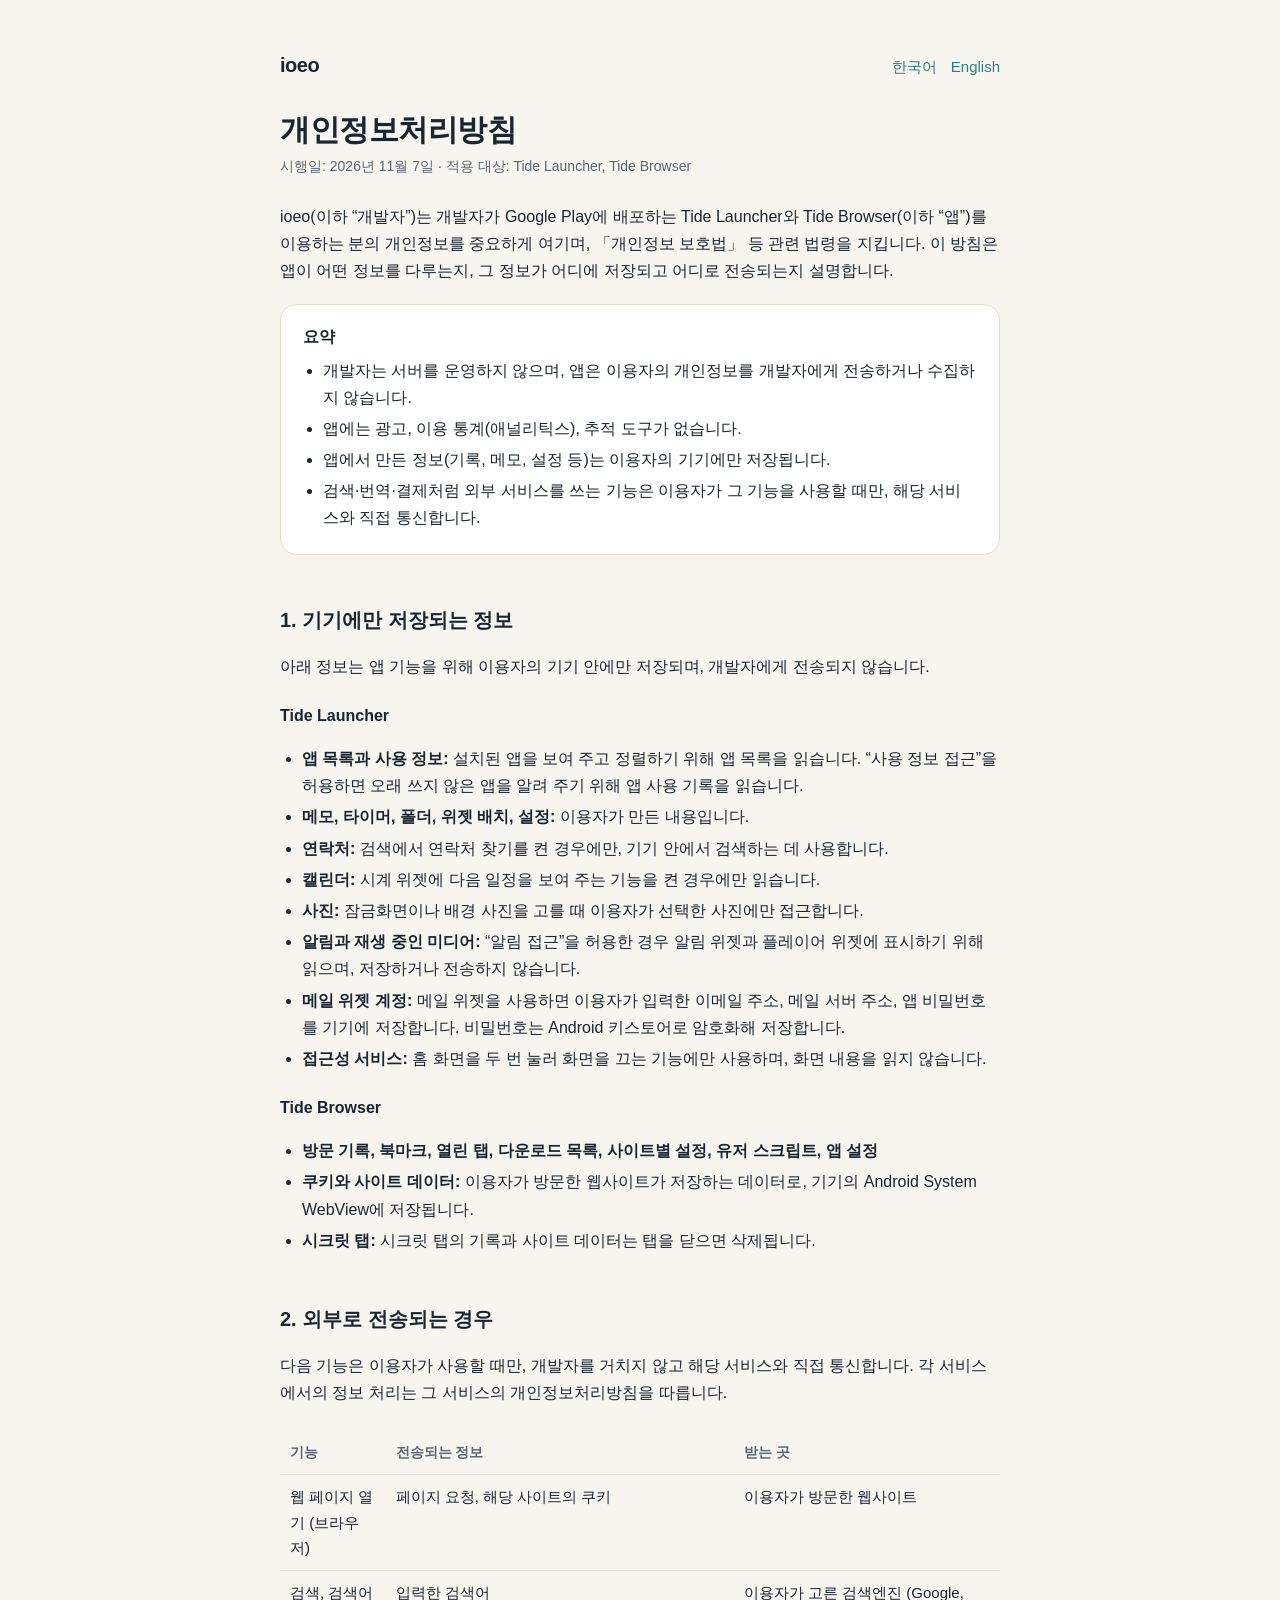
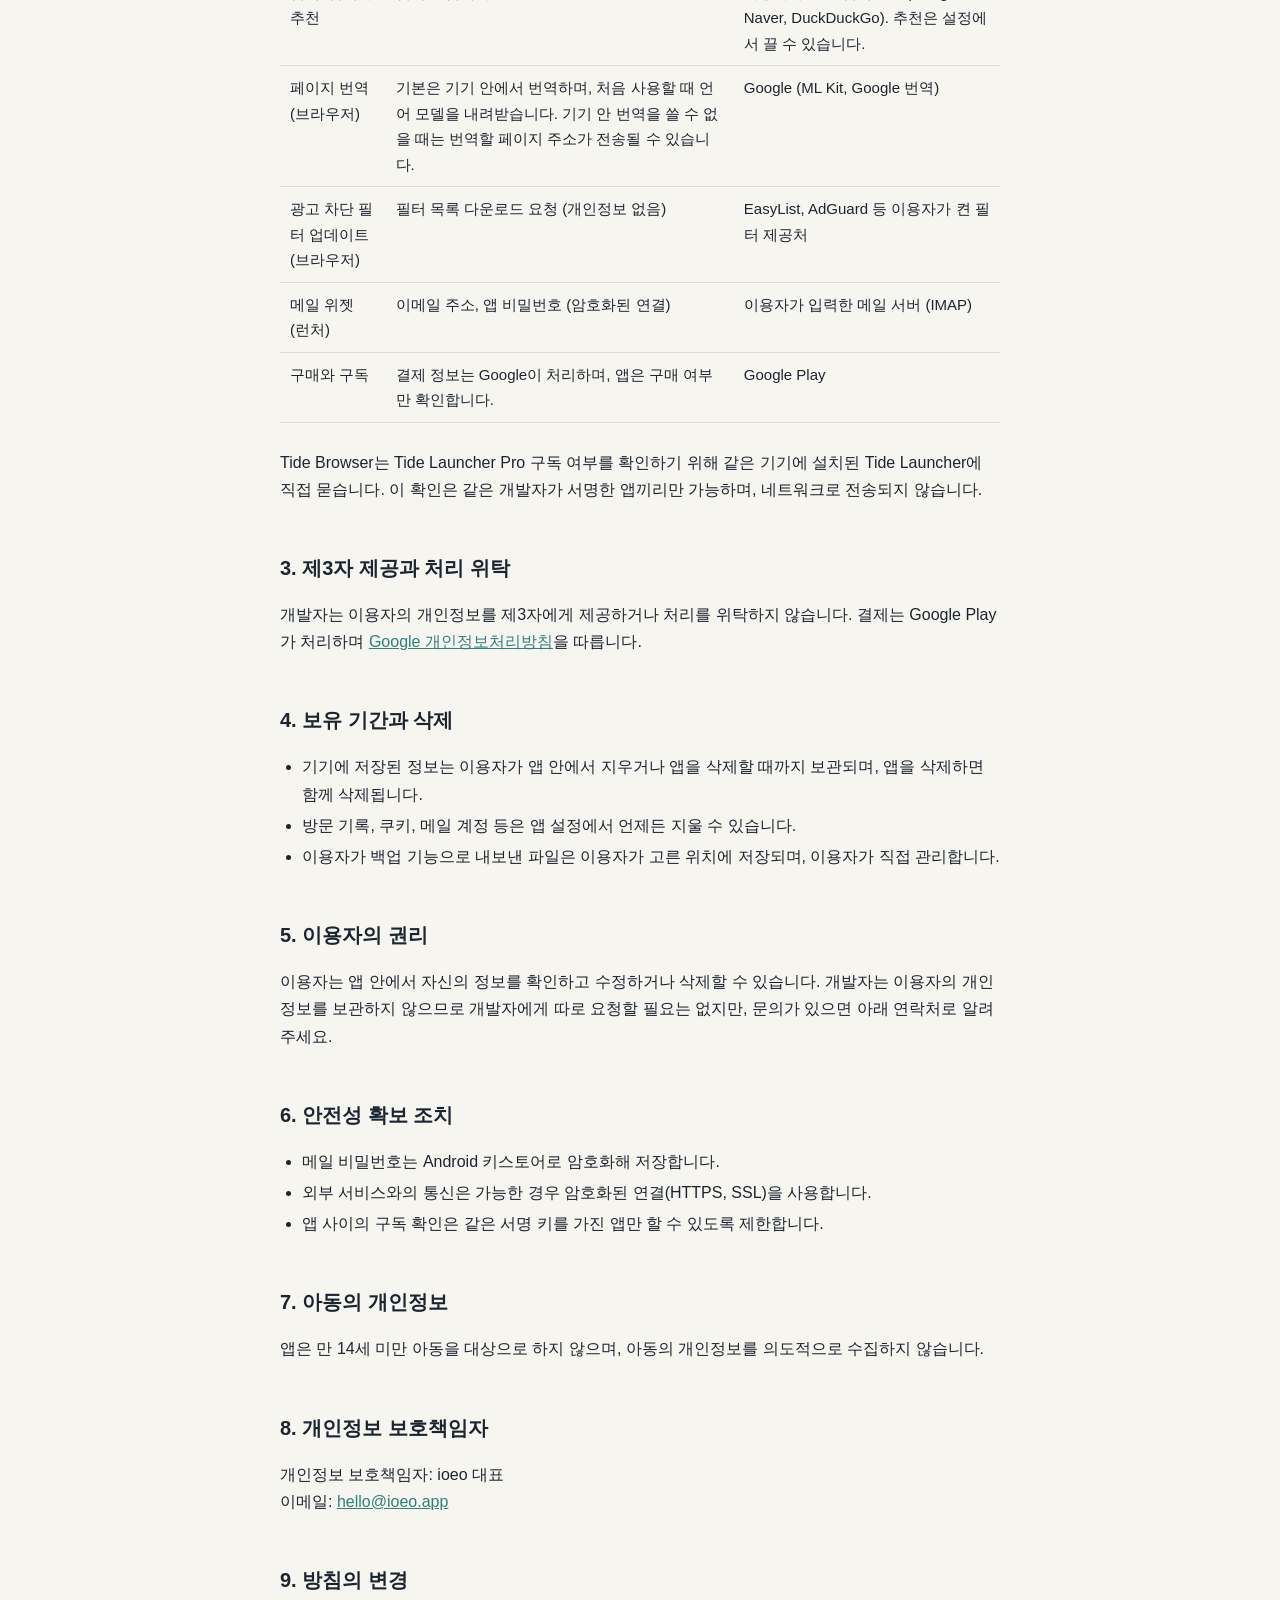
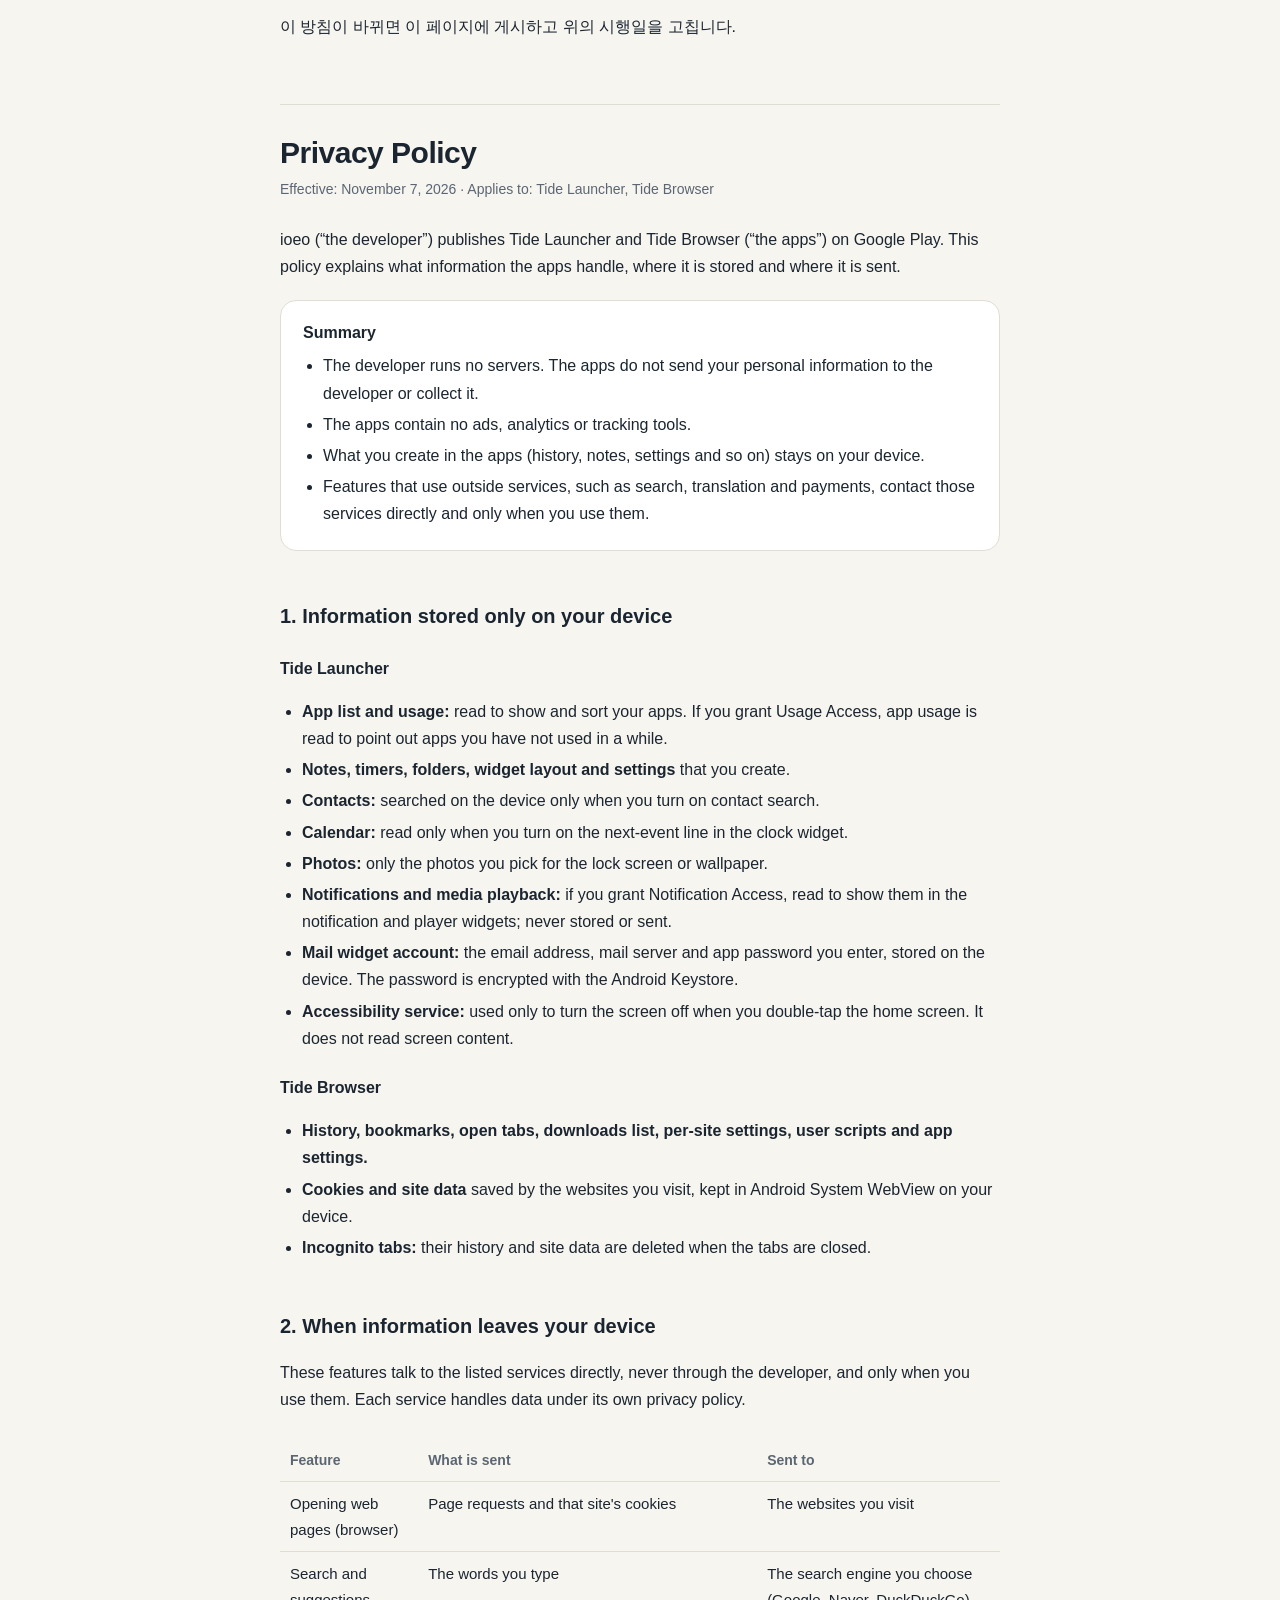
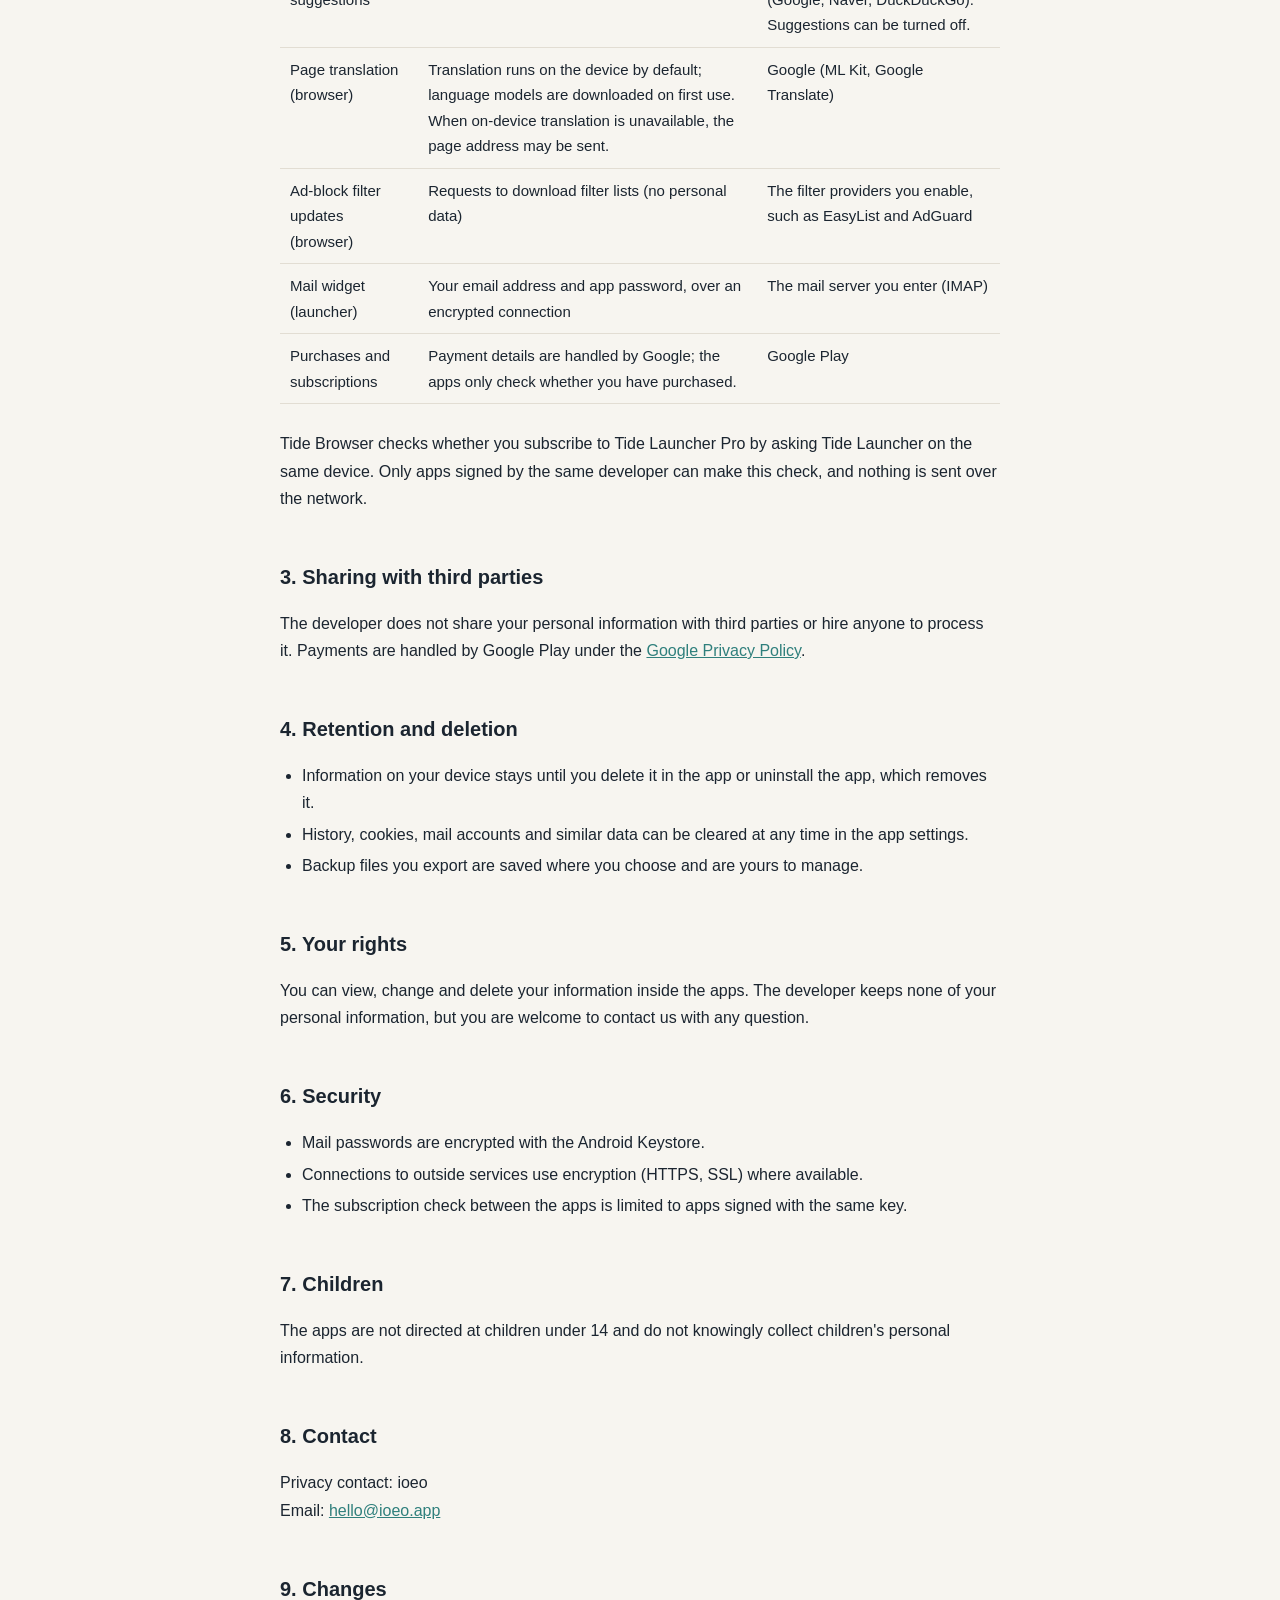
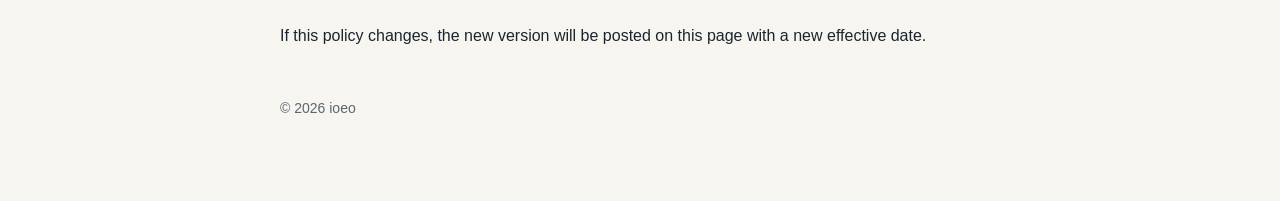
==== privacy/index.html @ fc5af150 "ioeo site: home and privacy policy Co-Authored-By: Claude Opus 5.5 <noreply@anthropic.com> Claude-Se" ====
<!doctype html>
<html lang="ko">
<head>
<meta charset="utf-8">
<meta name="viewport" content="width=device-width, initial-scale=1">
<title>개인정보처리방침 · Privacy Policy — ioeo</title>
<style>
  :root { --bg:#F7F5F0; --fg:#1B2530; --muted:#5B6672; --line:#E2DDD3; --accent:#2F7F7C; --card:#FFFFFF; }
  @media (prefers-color-scheme: dark) {
    :root { --bg:#0E1A24; --fg:#ECE8E0; --muted:#A3ADB7; --line:#22323F; --accent:#6FC2C0; --card:#132330; }
  }
  * { box-sizing: border-box; }
  body { margin:0; background:var(--bg); color:var(--fg); font: 16px/1.7 -apple-system, BlinkMacSystemFont, "Pretendard", "Apple SD Gothic Neo", "Noto Sans KR", "Segoe UI", sans-serif; }
  main { max-width: 760px; margin: 0 auto; padding: 48px 20px 80px; }
  header { display:flex; flex-wrap:wrap; align-items:baseline; justify-content:space-between; gap:12px; margin-bottom: 8px; }
  .brand { font-weight:600; letter-spacing:-0.5px; font-size: 20px; }
  nav a { color:var(--accent); text-decoration:none; margin-left:14px; font-size:15px; }
  nav a:hover { text-decoration:underline; }
  h1 { font-size: 30px; line-height:1.3; margin: 28px 0 6px; letter-spacing:-0.5px; }
  h2 { font-size: 20px; margin: 40px 0 10px; padding-top: 8px; }
  h3 { font-size: 16px; margin: 22px 0 6px; }
  p, li { color: var(--fg); }
  .meta { color: var(--muted); font-size: 14px; margin: 0 0 24px; }
  .summary { background: var(--card); border: 1px solid var(--line); border-radius: 16px; padding: 18px 22px; margin: 20px 0; }
  .summary ul { margin: 6px 0 0; padding-left: 20px; }
  ul { padding-left: 22px; }
  li { margin: 4px 0; }
  table { width:100%; border-collapse: collapse; margin: 10px 0; font-size: 15px; }
  th, td { text-align:left; vertical-align:top; padding: 9px 10px; border-bottom: 1px solid var(--line); }
  th { color: var(--muted); font-weight: 600; font-size: 14px; }
  .tablewrap { overflow-x:auto; }
  a { color: var(--accent); }
  hr { border:0; border-top:1px solid var(--line); margin: 64px 0 8px; }
  footer { color: var(--muted); font-size: 14px; margin-top: 48px; }
</style>
</head>
<body>
<main>
<header>
  <div class="brand">ioeo</div>
  <nav><a href="#ko">한국어</a><a href="#en">English</a></nav>
</header>

<!-- ───────────────────────── 한국어 ───────────────────────── -->
<section id="ko" lang="ko">
<h1>개인정보처리방침</h1>
<p class="meta">시행일: 2026년 11월 7일 · 적용 대상: Tide Launcher, Tide Browser</p>

<p>ioeo(이하 “개발자”)는 개발자가 Google Play에 배포하는 Tide Launcher와 Tide Browser(이하 “앱”)를 이용하는 분의 개인정보를 중요하게 여기며, 「개인정보 보호법」 등 관련 법령을 지킵니다. 이 방침은 앱이 어떤 정보를 다루는지, 그 정보가 어디에 저장되고 어디로 전송되는지 설명합니다.</p>

<div class="summary">
  <strong>요약</strong>
  <ul>
    <li>개발자는 서버를 운영하지 않으며, 앱은 이용자의 개인정보를 개발자에게 전송하거나 수집하지 않습니다.</li>
    <li>앱에는 광고, 이용 통계(애널리틱스), 추적 도구가 없습니다.</li>
    <li>앱에서 만든 정보(기록, 메모, 설정 등)는 이용자의 기기에만 저장됩니다.</li>
    <li>검색·번역·결제처럼 외부 서비스를 쓰는 기능은 이용자가 그 기능을 사용할 때만, 해당 서비스와 직접 통신합니다.</li>
  </ul>
</div>

<h2>1. 기기에만 저장되는 정보</h2>
<p>아래 정보는 앱 기능을 위해 이용자의 기기 안에만 저장되며, 개발자에게 전송되지 않습니다.</p>

<h3>Tide Launcher</h3>
<ul>
  <li><strong>앱 목록과 사용 정보:</strong> 설치된 앱을 보여 주고 정렬하기 위해 앱 목록을 읽습니다. “사용 정보 접근”을 허용하면 오래 쓰지 않은 앱을 알려 주기 위해 앱 사용 기록을 읽습니다.</li>
  <li><strong>메모, 타이머, 폴더, 위젯 배치, 설정:</strong> 이용자가 만든 내용입니다.</li>
  <li><strong>연락처:</strong> 검색에서 연락처 찾기를 켠 경우에만, 기기 안에서 검색하는 데 사용합니다.</li>
  <li><strong>캘린더:</strong> 시계 위젯에 다음 일정을 보여 주는 기능을 켠 경우에만 읽습니다.</li>
  <li><strong>사진:</strong> 잠금화면이나 배경 사진을 고를 때 이용자가 선택한 사진에만 접근합니다.</li>
  <li><strong>알림과 재생 중인 미디어:</strong> “알림 접근”을 허용한 경우 알림 위젯과 플레이어 위젯에 표시하기 위해 읽으며, 저장하거나 전송하지 않습니다.</li>
  <li><strong>메일 위젯 계정:</strong> 메일 위젯을 사용하면 이용자가 입력한 이메일 주소, 메일 서버 주소, 앱 비밀번호를 기기에 저장합니다. 비밀번호는 Android 키스토어로 암호화해 저장합니다.</li>
  <li><strong>접근성 서비스:</strong> 홈 화면을 두 번 눌러 화면을 끄는 기능에만 사용하며, 화면 내용을 읽지 않습니다.</li>
</ul>

<h3>Tide Browser</h3>
<ul>
  <li><strong>방문 기록, 북마크, 열린 탭, 다운로드 목록, 사이트별 설정, 유저 스크립트, 앱 설정</strong></li>
  <li><strong>쿠키와 사이트 데이터:</strong> 이용자가 방문한 웹사이트가 저장하는 데이터로, 기기의 Android System WebView에 저장됩니다.</li>
  <li><strong>시크릿 탭:</strong> 시크릿 탭의 기록과 사이트 데이터는 탭을 닫으면 삭제됩니다.</li>
</ul>

<h2>2. 외부로 전송되는 경우</h2>
<p>다음 기능은 이용자가 사용할 때만, 개발자를 거치지 않고 해당 서비스와 직접 통신합니다. 각 서비스에서의 정보 처리는 그 서비스의 개인정보처리방침을 따릅니다.</p>
<div class="tablewrap">
<table>
  <tr><th>기능</th><th>전송되는 정보</th><th>받는 곳</th></tr>
  <tr><td>웹 페이지 열기 (브라우저)</td><td>페이지 요청, 해당 사이트의 쿠키</td><td>이용자가 방문한 웹사이트</td></tr>
  <tr><td>검색, 검색어 추천</td><td>입력한 검색어</td><td>이용자가 고른 검색엔진 (Google, Naver, DuckDuckGo). 추천은 설정에서 끌 수 있습니다.</td></tr>
  <tr><td>페이지 번역 (브라우저)</td><td>기본은 기기 안에서 번역하며, 처음 사용할 때 언어 모델을 내려받습니다. 기기 안 번역을 쓸 수 없을 때는 번역할 페이지 주소가 전송될 수 있습니다.</td><td>Google (ML Kit, Google 번역)</td></tr>
  <tr><td>광고 차단 필터 업데이트 (브라우저)</td><td>필터 목록 다운로드 요청 (개인정보 없음)</td><td>EasyList, AdGuard 등 이용자가 켠 필터 제공처</td></tr>
  <tr><td>메일 위젯 (런처)</td><td>이메일 주소, 앱 비밀번호 (암호화된 연결)</td><td>이용자가 입력한 메일 서버 (IMAP)</td></tr>
  <tr><td>구매와 구독</td><td>결제 정보는 Google이 처리하며, 앱은 구매 여부만 확인합니다.</td><td>Google Play</td></tr>
</table>
</div>
<p>Tide Browser는 Tide Launcher Pro 구독 여부를 확인하기 위해 같은 기기에 설치된 Tide Launcher에 직접 묻습니다. 이 확인은 같은 개발자가 서명한 앱끼리만 가능하며, 네트워크로 전송되지 않습니다.</p>

<h2>3. 제3자 제공과 처리 위탁</h2>
<p>개발자는 이용자의 개인정보를 제3자에게 제공하거나 처리를 위탁하지 않습니다. 결제는 Google Play가 처리하며 <a href="https://policies.google.com/privacy" rel="noopener">Google 개인정보처리방침</a>을 따릅니다.</p>

<h2>4. 보유 기간과 삭제</h2>
<ul>
  <li>기기에 저장된 정보는 이용자가 앱 안에서 지우거나 앱을 삭제할 때까지 보관되며, 앱을 삭제하면 함께 삭제됩니다.</li>
  <li>방문 기록, 쿠키, 메일 계정 등은 앱 설정에서 언제든 지울 수 있습니다.</li>
  <li>이용자가 백업 기능으로 내보낸 파일은 이용자가 고른 위치에 저장되며, 이용자가 직접 관리합니다.</li>
</ul>

<h2>5. 이용자의 권리</h2>
<p>이용자는 앱 안에서 자신의 정보를 확인하고 수정하거나 삭제할 수 있습니다. 개발자는 이용자의 개인정보를 보관하지 않으므로 개발자에게 따로 요청할 필요는 없지만, 문의가 있으면 아래 연락처로 알려 주세요.</p>

<h2>6. 안전성 확보 조치</h2>
<ul>
  <li>메일 비밀번호는 Android 키스토어로 암호화해 저장합니다.</li>
  <li>외부 서비스와의 통신은 가능한 경우 암호화된 연결(HTTPS, SSL)을 사용합니다.</li>
  <li>앱 사이의 구독 확인은 같은 서명 키를 가진 앱만 할 수 있도록 제한합니다.</li>
</ul>

<h2>7. 아동의 개인정보</h2>
<p>앱은 만 14세 미만 아동을 대상으로 하지 않으며, 아동의 개인정보를 의도적으로 수집하지 않습니다.</p>

<h2>8. 개인정보 보호책임자</h2>
<p>개인정보 보호책임자: ioeo 대표<br>이메일: <a href="mailto:hello@ioeo.app">hello@ioeo.app</a></p>

<h2>9. 방침의 변경</h2>
<p>이 방침이 바뀌면 이 페이지에 게시하고 위의 시행일을 고칩니다.</p>
</section>

<hr>

<!-- ───────────────────────── English ───────────────────────── -->
<section id="en" lang="en">
<h1>Privacy Policy</h1>
<p class="meta">Effective: November 7, 2026 · Applies to: Tide Launcher, Tide Browser</p>

<p>ioeo (“the developer”) publishes Tide Launcher and Tide Browser (“the apps”) on Google Play. This policy explains what information the apps handle, where it is stored and where it is sent.</p>

<div class="summary">
  <strong>Summary</strong>
  <ul>
    <li>The developer runs no servers. The apps do not send your personal information to the developer or collect it.</li>
    <li>The apps contain no ads, analytics or tracking tools.</li>
    <li>What you create in the apps (history, notes, settings and so on) stays on your device.</li>
    <li>Features that use outside services, such as search, translation and payments, contact those services directly and only when you use them.</li>
  </ul>
</div>

<h2>1. Information stored only on your device</h2>
<h3>Tide Launcher</h3>
<ul>
  <li><strong>App list and usage:</strong> read to show and sort your apps. If you grant Usage Access, app usage is read to point out apps you have not used in a while.</li>
  <li><strong>Notes, timers, folders, widget layout and settings</strong> that you create.</li>
  <li><strong>Contacts:</strong> searched on the device only when you turn on contact search.</li>
  <li><strong>Calendar:</strong> read only when you turn on the next-event line in the clock widget.</li>
  <li><strong>Photos:</strong> only the photos you pick for the lock screen or wallpaper.</li>
  <li><strong>Notifications and media playback:</strong> if you grant Notification Access, read to show them in the notification and player widgets; never stored or sent.</li>
  <li><strong>Mail widget account:</strong> the email address, mail server and app password you enter, stored on the device. The password is encrypted with the Android Keystore.</li>
  <li><strong>Accessibility service:</strong> used only to turn the screen off when you double-tap the home screen. It does not read screen content.</li>
</ul>
<h3>Tide Browser</h3>
<ul>
  <li><strong>History, bookmarks, open tabs, downloads list, per-site settings, user scripts and app settings.</strong></li>
  <li><strong>Cookies and site data</strong> saved by the websites you visit, kept in Android System WebView on your device.</li>
  <li><strong>Incognito tabs:</strong> their history and site data are deleted when the tabs are closed.</li>
</ul>

<h2>2. When information leaves your device</h2>
<p>These features talk to the listed services directly, never through the developer, and only when you use them. Each service handles data under its own privacy policy.</p>
<div class="tablewrap">
<table>
  <tr><th>Feature</th><th>What is sent</th><th>Sent to</th></tr>
  <tr><td>Opening web pages (browser)</td><td>Page requests and that site's cookies</td><td>The websites you visit</td></tr>
  <tr><td>Search and suggestions</td><td>The words you type</td><td>The search engine you choose (Google, Naver, DuckDuckGo). Suggestions can be turned off.</td></tr>
  <tr><td>Page translation (browser)</td><td>Translation runs on the device by default; language models are downloaded on first use. When on-device translation is unavailable, the page address may be sent.</td><td>Google (ML Kit, Google Translate)</td></tr>
  <tr><td>Ad-block filter updates (browser)</td><td>Requests to download filter lists (no personal data)</td><td>The filter providers you enable, such as EasyList and AdGuard</td></tr>
  <tr><td>Mail widget (launcher)</td><td>Your email address and app password, over an encrypted connection</td><td>The mail server you enter (IMAP)</td></tr>
  <tr><td>Purchases and subscriptions</td><td>Payment details are handled by Google; the apps only check whether you have purchased.</td><td>Google Play</td></tr>
</table>
</div>
<p>Tide Browser checks whether you subscribe to Tide Launcher Pro by asking Tide Launcher on the same device. Only apps signed by the same developer can make this check, and nothing is sent over the network.</p>

<h2>3. Sharing with third parties</h2>
<p>The developer does not share your personal information with third parties or hire anyone to process it. Payments are handled by Google Play under the <a href="https://policies.google.com/privacy" rel="noopener">Google Privacy Policy</a>.</p>

<h2>4. Retention and deletion</h2>
<ul>
  <li>Information on your device stays until you delete it in the app or uninstall the app, which removes it.</li>
  <li>History, cookies, mail accounts and similar data can be cleared at any time in the app settings.</li>
  <li>Backup files you export are saved where you choose and are yours to manage.</li>
</ul>

<h2>5. Your rights</h2>
<p>You can view, change and delete your information inside the apps. The developer keeps none of your personal information, but you are welcome to contact us with any question.</p>

<h2>6. Security</h2>
<ul>
  <li>Mail passwords are encrypted with the Android Keystore.</li>
  <li>Connections to outside services use encryption (HTTPS, SSL) where available.</li>
  <li>The subscription check between the apps is limited to apps signed with the same key.</li>
</ul>

<h2>7. Children</h2>
<p>The apps are not directed at children under 14 and do not knowingly collect children's personal information.</p>

<h2>8. Contact</h2>
<p>Privacy contact: ioeo<br>Email: <a href="mailto:hello@ioeo.app">hello@ioeo.app</a></p>

<h2>9. Changes</h2>
<p>If this policy changes, the new version will be posted on this page with a new effective date.</p>
</section>

<footer>© 2026 ioeo</footer>
</main>
</body>
</html>
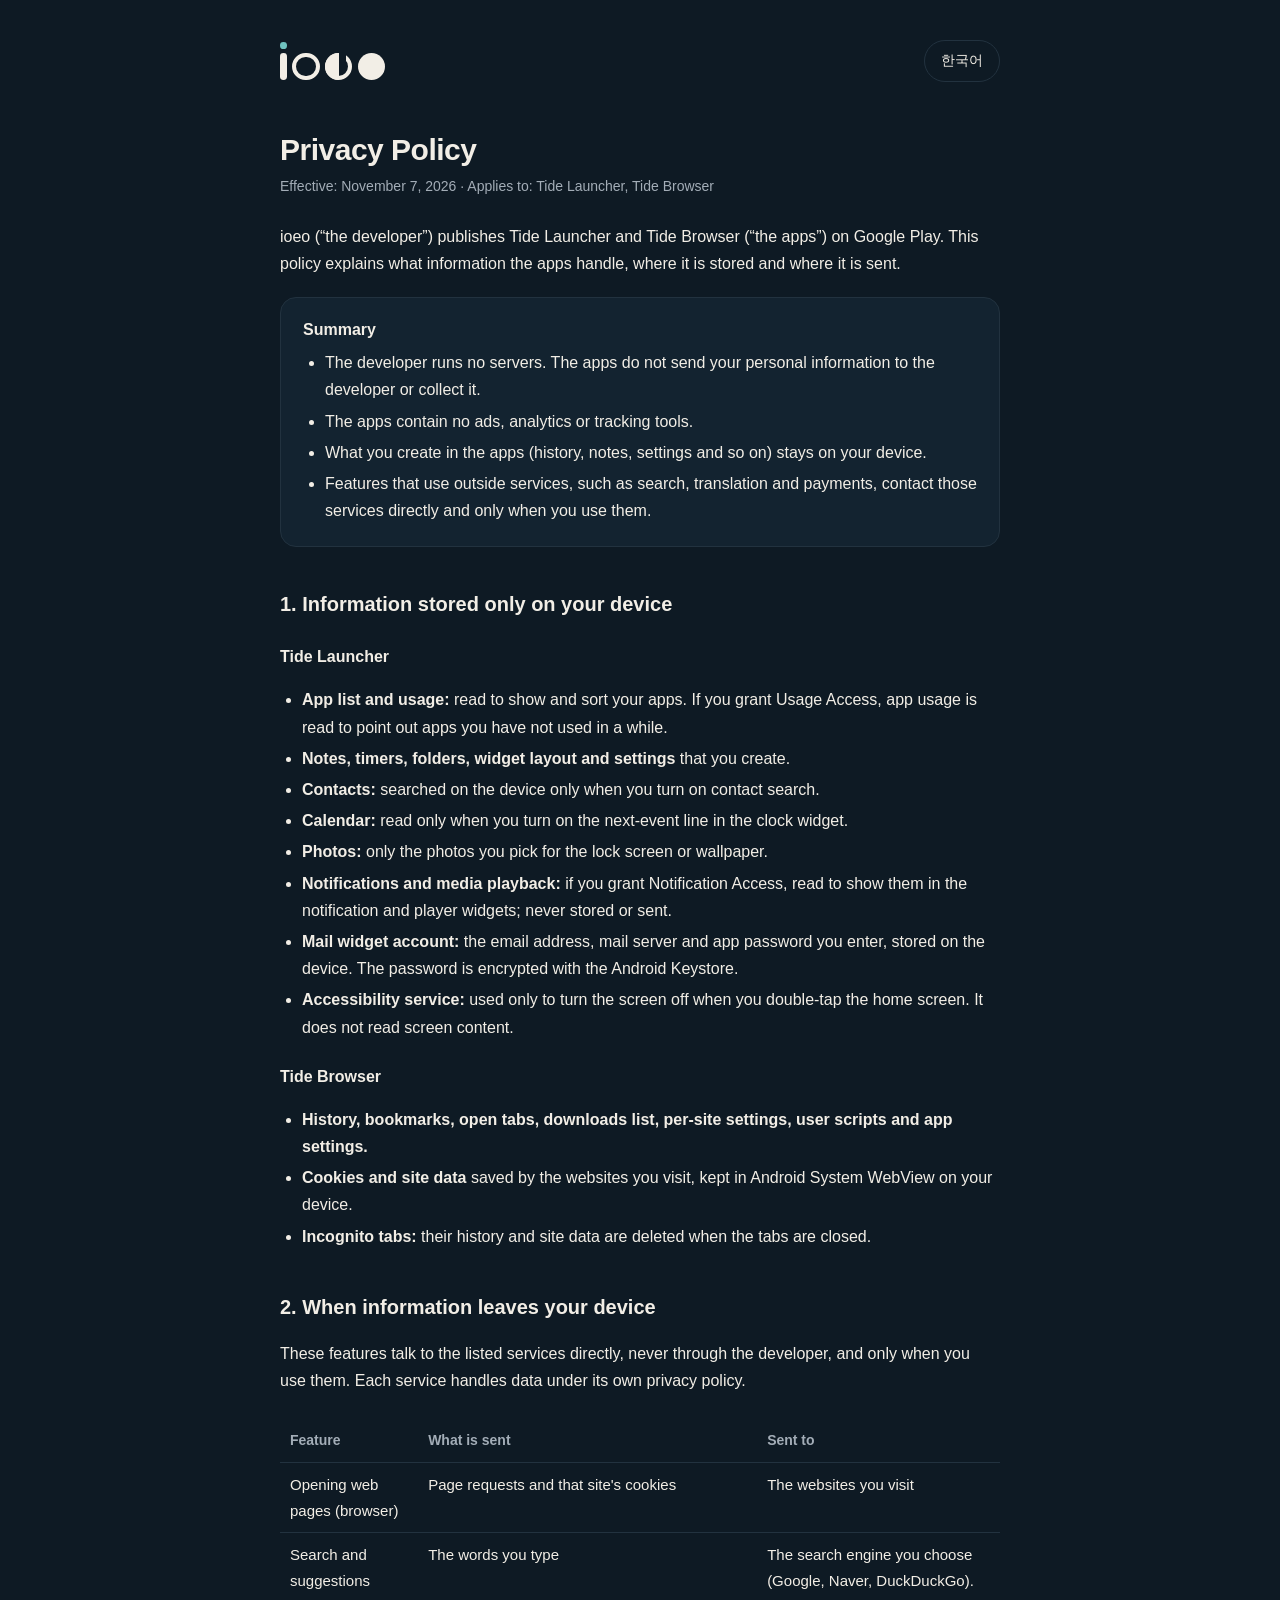
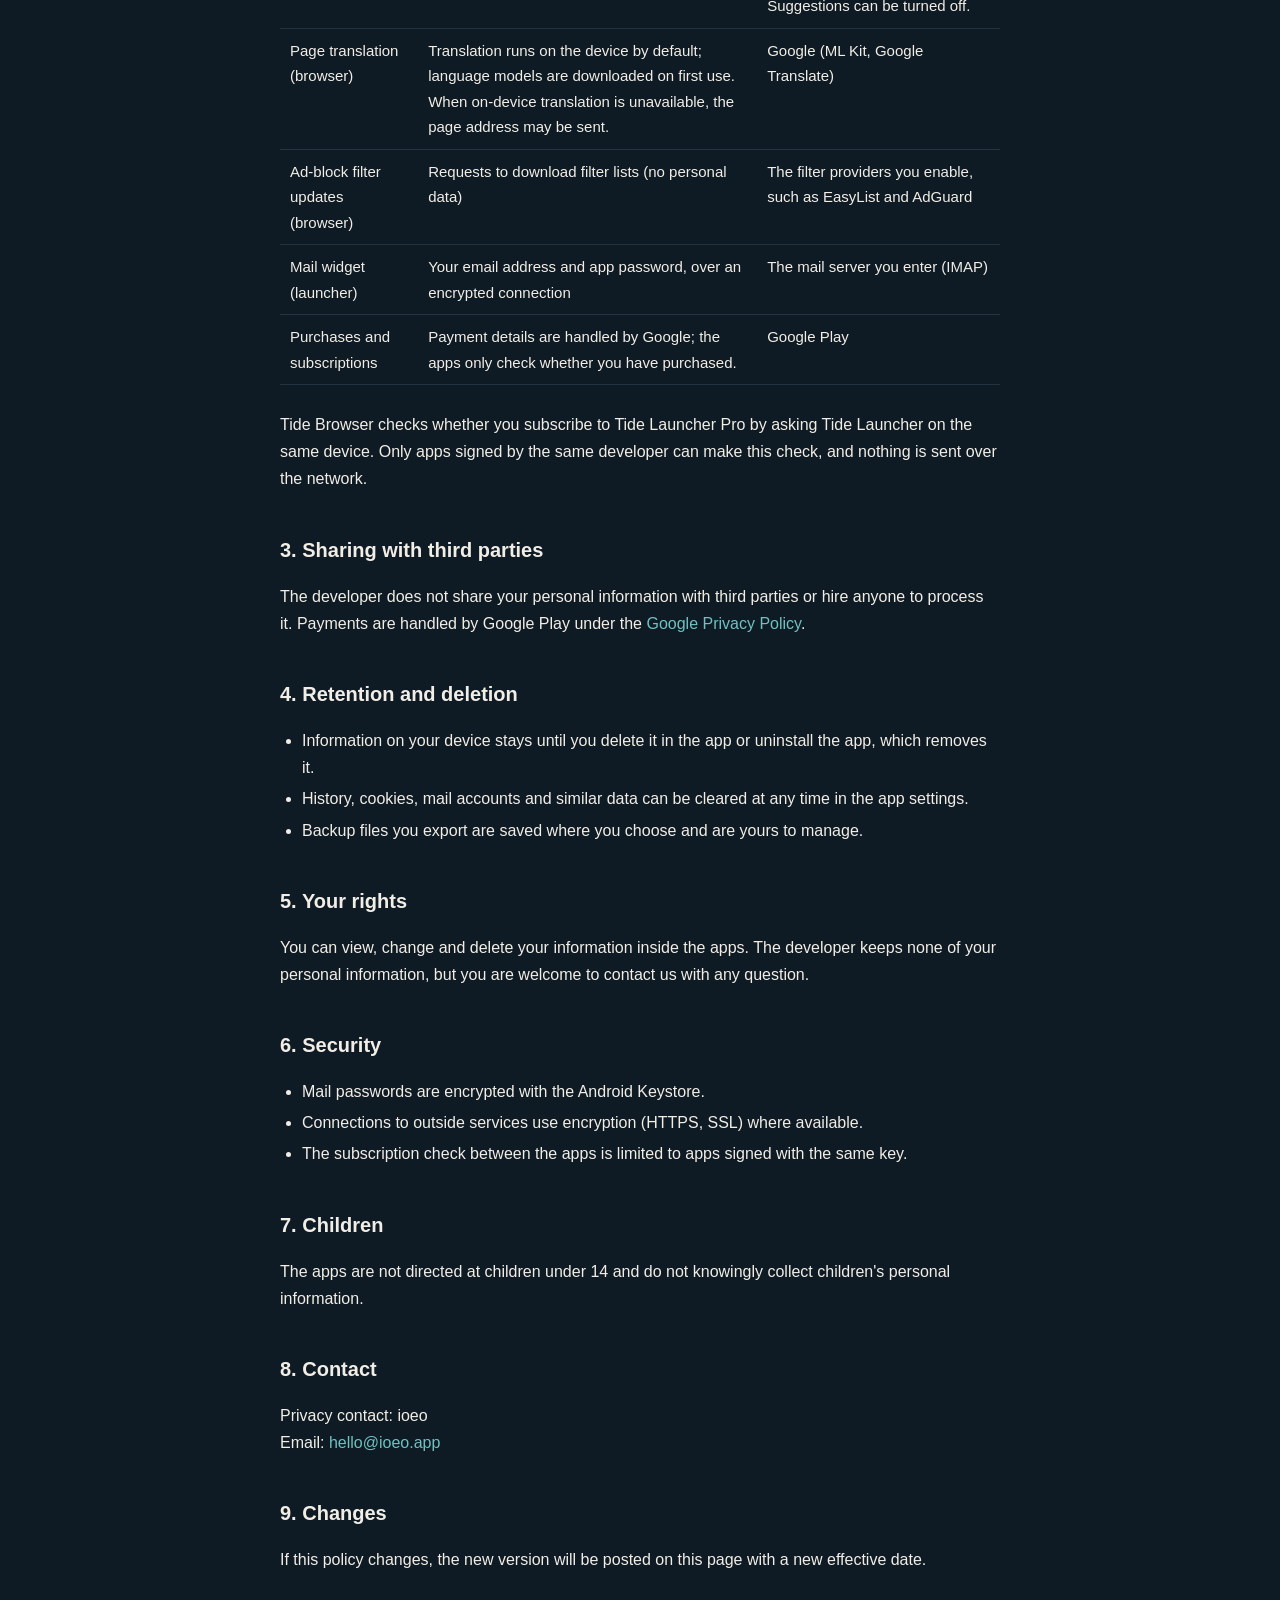
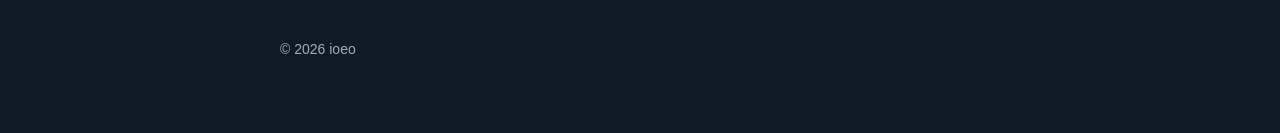
==== commit 4f35e1cf: "Match logo to icon; English by default with Korean toggle Co-Authored-By: Claude Opus 5.5 <noreply@a" ====
--- a/privacy/index.html
+++ b/privacy/index.html
@@ -1,48 +1,105 @@
 <!doctype html>
-<html lang="ko">
+<html lang="en" data-lang="en">
 <head>
 <meta charset="utf-8">
 <meta name="viewport" content="width=device-width, initial-scale=1">
-<title>개인정보처리방침 · Privacy Policy — ioeo</title>
-<style>
-  :root { --bg:#F7F5F0; --fg:#1B2530; --muted:#5B6672; --line:#E2DDD3; --accent:#2F7F7C; --card:#FFFFFF; }
-  @media (prefers-color-scheme: dark) {
-    :root { --bg:#0E1A24; --fg:#ECE8E0; --muted:#A3ADB7; --line:#22323F; --accent:#6FC2C0; --card:#132330; }
-  }
-  * { box-sizing: border-box; }
-  body { margin:0; background:var(--bg); color:var(--fg); font: 16px/1.7 -apple-system, BlinkMacSystemFont, "Pretendard", "Apple SD Gothic Neo", "Noto Sans KR", "Segoe UI", sans-serif; }
-  main { max-width: 760px; margin: 0 auto; padding: 48px 20px 80px; }
-  header { display:flex; flex-wrap:wrap; align-items:baseline; justify-content:space-between; gap:12px; margin-bottom: 8px; }
-  .brand { font-weight:600; letter-spacing:-0.5px; font-size: 20px; }
-  nav a { color:var(--accent); text-decoration:none; margin-left:14px; font-size:15px; }
-  nav a:hover { text-decoration:underline; }
-  h1 { font-size: 30px; line-height:1.3; margin: 28px 0 6px; letter-spacing:-0.5px; }
-  h2 { font-size: 20px; margin: 40px 0 10px; padding-top: 8px; }
-  h3 { font-size: 16px; margin: 22px 0 6px; }
-  p, li { color: var(--fg); }
-  .meta { color: var(--muted); font-size: 14px; margin: 0 0 24px; }
-  .summary { background: var(--card); border: 1px solid var(--line); border-radius: 16px; padding: 18px 22px; margin: 20px 0; }
-  .summary ul { margin: 6px 0 0; padding-left: 20px; }
-  ul { padding-left: 22px; }
-  li { margin: 4px 0; }
-  table { width:100%; border-collapse: collapse; margin: 10px 0; font-size: 15px; }
-  th, td { text-align:left; vertical-align:top; padding: 9px 10px; border-bottom: 1px solid var(--line); }
-  th { color: var(--muted); font-weight: 600; font-size: 14px; }
-  .tablewrap { overflow-x:auto; }
-  a { color: var(--accent); }
-  hr { border:0; border-top:1px solid var(--line); margin: 64px 0 8px; }
-  footer { color: var(--muted); font-size: 14px; margin-top: 48px; }
-</style>
+<title>Privacy Policy — ioeo</title>
+<link rel="stylesheet" href="/assets/site.css">
+<script src="/assets/lang.js"></script>
 </head>
 <body>
 <main>
-<header>
-  <div class="brand">ioeo</div>
-  <nav><a href="#ko">한국어</a><a href="#en">English</a></nav>
-</header>
+  <div class="top">
+    <a class="home" href="/" aria-label="ioeo home">
+      <span class="mark sm" aria-hidden="true">
+        <span class="i"><span class="dot"></span><span class="bar"></span></span>
+        <span class="o"></span>
+        <span class="e"><span class="ring"></span><span class="fill"></span><span class="cut"></span></span>
+        <span class="full"></span>
+      </span>
+    </a>
+    <button class="lang" type="button"><span data-l="en">한국어</span><span data-l="ko">English</span></button>
+  </div>
+<article class="doc" data-l="en" lang="en">
+<h1>Privacy Policy</h1>
+<p class="meta">Effective: November 7, 2026 · Applies to: Tide Launcher, Tide Browser</p>
 
-<!-- ───────────────────────── 한국어 ───────────────────────── -->
-<section id="ko" lang="ko">
+<p>ioeo (“the developer”) publishes Tide Launcher and Tide Browser (“the apps”) on Google Play. This policy explains what information the apps handle, where it is stored and where it is sent.</p>
+
+<div class="summary">
+  <strong>Summary</strong>
+  <ul>
+    <li>The developer runs no servers. The apps do not send your personal information to the developer or collect it.</li>
+    <li>The apps contain no ads, analytics or tracking tools.</li>
+    <li>What you create in the apps (history, notes, settings and so on) stays on your device.</li>
+    <li>Features that use outside services, such as search, translation and payments, contact those services directly and only when you use them.</li>
+  </ul>
+</div>
+
+<h2>1. Information stored only on your device</h2>
+<h3>Tide Launcher</h3>
+<ul>
+  <li><strong>App list and usage:</strong> read to show and sort your apps. If you grant Usage Access, app usage is read to point out apps you have not used in a while.</li>
+  <li><strong>Notes, timers, folders, widget layout and settings</strong> that you create.</li>
+  <li><strong>Contacts:</strong> searched on the device only when you turn on contact search.</li>
+  <li><strong>Calendar:</strong> read only when you turn on the next-event line in the clock widget.</li>
+  <li><strong>Photos:</strong> only the photos you pick for the lock screen or wallpaper.</li>
+  <li><strong>Notifications and media playback:</strong> if you grant Notification Access, read to show them in the notification and player widgets; never stored or sent.</li>
+  <li><strong>Mail widget account:</strong> the email address, mail server and app password you enter, stored on the device. The password is encrypted with the Android Keystore.</li>
+  <li><strong>Accessibility service:</strong> used only to turn the screen off when you double-tap the home screen. It does not read screen content.</li>
+</ul>
+<h3>Tide Browser</h3>
+<ul>
+  <li><strong>History, bookmarks, open tabs, downloads list, per-site settings, user scripts and app settings.</strong></li>
+  <li><strong>Cookies and site data</strong> saved by the websites you visit, kept in Android System WebView on your device.</li>
+  <li><strong>Incognito tabs:</strong> their history and site data are deleted when the tabs are closed.</li>
+</ul>
+
+<h2>2. When information leaves your device</h2>
+<p>These features talk to the listed services directly, never through the developer, and only when you use them. Each service handles data under its own privacy policy.</p>
+<div class="tablewrap">
+<table>
+  <tr><th>Feature</th><th>What is sent</th><th>Sent to</th></tr>
+  <tr><td>Opening web pages (browser)</td><td>Page requests and that site's cookies</td><td>The websites you visit</td></tr>
+  <tr><td>Search and suggestions</td><td>The words you type</td><td>The search engine you choose (Google, Naver, DuckDuckGo). Suggestions can be turned off.</td></tr>
+  <tr><td>Page translation (browser)</td><td>Translation runs on the device by default; language models are downloaded on first use. When on-device translation is unavailable, the page address may be sent.</td><td>Google (ML Kit, Google Translate)</td></tr>
+  <tr><td>Ad-block filter updates (browser)</td><td>Requests to download filter lists (no personal data)</td><td>The filter providers you enable, such as EasyList and AdGuard</td></tr>
+  <tr><td>Mail widget (launcher)</td><td>Your email address and app password, over an encrypted connection</td><td>The mail server you enter (IMAP)</td></tr>
+  <tr><td>Purchases and subscriptions</td><td>Payment details are handled by Google; the apps only check whether you have purchased.</td><td>Google Play</td></tr>
+</table>
+</div>
+<p>Tide Browser checks whether you subscribe to Tide Launcher Pro by asking Tide Launcher on the same device. Only apps signed by the same developer can make this check, and nothing is sent over the network.</p>
+
+<h2>3. Sharing with third parties</h2>
+<p>The developer does not share your personal information with third parties or hire anyone to process it. Payments are handled by Google Play under the <a href="https://policies.google.com/privacy" rel="noopener">Google Privacy Policy</a>.</p>
+
+<h2>4. Retention and deletion</h2>
+<ul>
+  <li>Information on your device stays until you delete it in the app or uninstall the app, which removes it.</li>
+  <li>History, cookies, mail accounts and similar data can be cleared at any time in the app settings.</li>
+  <li>Backup files you export are saved where you choose and are yours to manage.</li>
+</ul>
+
+<h2>5. Your rights</h2>
+<p>You can view, change and delete your information inside the apps. The developer keeps none of your personal information, but you are welcome to contact us with any question.</p>
+
+<h2>6. Security</h2>
+<ul>
+  <li>Mail passwords are encrypted with the Android Keystore.</li>
+  <li>Connections to outside services use encryption (HTTPS, SSL) where available.</li>
+  <li>The subscription check between the apps is limited to apps signed with the same key.</li>
+</ul>
+
+<h2>7. Children</h2>
+<p>The apps are not directed at children under 14 and do not knowingly collect children's personal information.</p>
+
+<h2>8. Contact</h2>
+<p>Privacy contact: ioeo<br>Email: <a href="mailto:hello@ioeo.app">hello@ioeo.app</a></p>
+
+<h2>9. Changes</h2>
+<p>If this policy changes, the new version will be posted on this page with a new effective date.</p>
+</article>
+<article class="doc" data-l="ko" lang="ko">
 <h1>개인정보처리방침</h1>
 <p class="meta">시행일: 2026년 11월 7일 · 적용 대상: Tide Launcher, Tide Browser</p>
 
@@ -123,91 +180,7 @@
 
 <h2>9. 방침의 변경</h2>
 <p>이 방침이 바뀌면 이 페이지에 게시하고 위의 시행일을 고칩니다.</p>
-</section>
-
-<hr>
-
-<!-- ───────────────────────── English ───────────────────────── -->
-<section id="en" lang="en">
-<h1>Privacy Policy</h1>
-<p class="meta">Effective: November 7, 2026 · Applies to: Tide Launcher, Tide Browser</p>
-
-<p>ioeo (“the developer”) publishes Tide Launcher and Tide Browser (“the apps”) on Google Play. This policy explains what information the apps handle, where it is stored and where it is sent.</p>
-
-<div class="summary">
-  <strong>Summary</strong>
-  <ul>
-    <li>The developer runs no servers. The apps do not send your personal information to the developer or collect it.</li>
-    <li>The apps contain no ads, analytics or tracking tools.</li>
-    <li>What you create in the apps (history, notes, settings and so on) stays on your device.</li>
-    <li>Features that use outside services, such as search, translation and payments, contact those services directly and only when you use them.</li>
-  </ul>
-</div>
-
-<h2>1. Information stored only on your device</h2>
-<h3>Tide Launcher</h3>
-<ul>
-  <li><strong>App list and usage:</strong> read to show and sort your apps. If you grant Usage Access, app usage is read to point out apps you have not used in a while.</li>
-  <li><strong>Notes, timers, folders, widget layout and settings</strong> that you create.</li>
-  <li><strong>Contacts:</strong> searched on the device only when you turn on contact search.</li>
-  <li><strong>Calendar:</strong> read only when you turn on the next-event line in the clock widget.</li>
-  <li><strong>Photos:</strong> only the photos you pick for the lock screen or wallpaper.</li>
-  <li><strong>Notifications and media playback:</strong> if you grant Notification Access, read to show them in the notification and player widgets; never stored or sent.</li>
-  <li><strong>Mail widget account:</strong> the email address, mail server and app password you enter, stored on the device. The password is encrypted with the Android Keystore.</li>
-  <li><strong>Accessibility service:</strong> used only to turn the screen off when you double-tap the home screen. It does not read screen content.</li>
-</ul>
-<h3>Tide Browser</h3>
-<ul>
-  <li><strong>History, bookmarks, open tabs, downloads list, per-site settings, user scripts and app settings.</strong></li>
-  <li><strong>Cookies and site data</strong> saved by the websites you visit, kept in Android System WebView on your device.</li>
-  <li><strong>Incognito tabs:</strong> their history and site data are deleted when the tabs are closed.</li>
-</ul>
-
-<h2>2. When information leaves your device</h2>
-<p>These features talk to the listed services directly, never through the developer, and only when you use them. Each service handles data under its own privacy policy.</p>
-<div class="tablewrap">
-<table>
-  <tr><th>Feature</th><th>What is sent</th><th>Sent to</th></tr>
-  <tr><td>Opening web pages (browser)</td><td>Page requests and that site's cookies</td><td>The websites you visit</td></tr>
-  <tr><td>Search and suggestions</td><td>The words you type</td><td>The search engine you choose (Google, Naver, DuckDuckGo). Suggestions can be turned off.</td></tr>
-  <tr><td>Page translation (browser)</td><td>Translation runs on the device by default; language models are downloaded on first use. When on-device translation is unavailable, the page address may be sent.</td><td>Google (ML Kit, Google Translate)</td></tr>
-  <tr><td>Ad-block filter updates (browser)</td><td>Requests to download filter lists (no personal data)</td><td>The filter providers you enable, such as EasyList and AdGuard</td></tr>
-  <tr><td>Mail widget (launcher)</td><td>Your email address and app password, over an encrypted connection</td><td>The mail server you enter (IMAP)</td></tr>
-  <tr><td>Purchases and subscriptions</td><td>Payment details are handled by Google; the apps only check whether you have purchased.</td><td>Google Play</td></tr>
-</table>
-</div>
-<p>Tide Browser checks whether you subscribe to Tide Launcher Pro by asking Tide Launcher on the same device. Only apps signed by the same developer can make this check, and nothing is sent over the network.</p>
-
-<h2>3. Sharing with third parties</h2>
-<p>The developer does not share your personal information with third parties or hire anyone to process it. Payments are handled by Google Play under the <a href="https://policies.google.com/privacy" rel="noopener">Google Privacy Policy</a>.</p>
-
-<h2>4. Retention and deletion</h2>
-<ul>
-  <li>Information on your device stays until you delete it in the app or uninstall the app, which removes it.</li>
-  <li>History, cookies, mail accounts and similar data can be cleared at any time in the app settings.</li>
-  <li>Backup files you export are saved where you choose and are yours to manage.</li>
-</ul>
-
-<h2>5. Your rights</h2>
-<p>You can view, change and delete your information inside the apps. The developer keeps none of your personal information, but you are welcome to contact us with any question.</p>
-
-<h2>6. Security</h2>
-<ul>
-  <li>Mail passwords are encrypted with the Android Keystore.</li>
-  <li>Connections to outside services use encryption (HTTPS, SSL) where available.</li>
-  <li>The subscription check between the apps is limited to apps signed with the same key.</li>
-</ul>
-
-<h2>7. Children</h2>
-<p>The apps are not directed at children under 14 and do not knowingly collect children's personal information.</p>
-
-<h2>8. Contact</h2>
-<p>Privacy contact: ioeo<br>Email: <a href="mailto:hello@ioeo.app">hello@ioeo.app</a></p>
-
-<h2>9. Changes</h2>
-<p>If this policy changes, the new version will be posted on this page with a new effective date.</p>
-</section>
-
+</article>
 <footer>© 2026 ioeo</footer>
 </main>
 </body>
--- a/assets/site.css
+++ b/assets/site.css
@@ -0,0 +1,60 @@
+:root { --bg:#0E1A24; --fg:#F2EEE6; --muted:#A3ADB7; --line:#22323F; --accent:#6FC2C0; --card:#132330; }
+* { box-sizing: border-box; }
+body { margin:0; background:var(--bg); color:var(--fg); font: 16px/1.7 -apple-system, BlinkMacSystemFont, "Pretendard", "Apple SD Gothic Neo", "Noto Sans KR", "Segoe UI", sans-serif; }
+main { max-width: 760px; margin: 0 auto; padding: 40px 20px 72px; }
+a { color: var(--accent); text-decoration: none; }
+a:hover { text-decoration: underline; }
+
+/* Language: only the active one shows */
+html[data-lang="en"] [data-l="ko"], html[data-lang="ko"] [data-l="en"] { display: none !important; }
+
+/* Top bar */
+.top { display:flex; align-items:center; justify-content:space-between; gap: 12px; margin-bottom: 48px; }
+.home { display:inline-flex; align-items:center; text-decoration:none; }
+.home:hover { text-decoration:none; }
+.lang { background: transparent; color: var(--fg); border: 1px solid var(--line); border-radius: 999px; padding: 8px 16px; min-height: 40px; font: inherit; font-size: 14px; cursor: pointer; }
+.lang:hover { border-color: var(--muted); }
+.lang:focus-visible { outline: 2px solid var(--accent); outline-offset: 2px; }
+
+/* ioeo mark: i · new moon · e (half moon) · full moon. --u = one unit */
+.mark { --u: 1px; display:flex; align-items:flex-end; gap: calc(22 * var(--u)); }
+.mark .i { display:flex; flex-direction:column; align-items:center; gap: calc(16 * var(--u)); }
+.mark .dot { width: calc(26 * var(--u)); height: calc(26 * var(--u)); border-radius:50%; background: var(--accent); }
+.mark .bar { width: calc(26 * var(--u)); height: calc(104 * var(--u)); border-radius: calc(13 * var(--u)); background: var(--fg); }
+.mark .o { width: calc(104 * var(--u)); height: calc(104 * var(--u)); border-radius:50%; border: calc(18 * var(--u)) solid var(--fg); }
+.mark .full { width: calc(104 * var(--u)); height: calc(104 * var(--u)); border-radius:50%; background: var(--fg); }
+.mark .e { position:relative; width: calc(104 * var(--u)); height: calc(104 * var(--u)); transform: rotate(-90deg); }
+.mark .e > span { position:absolute; display:block; }
+.mark .e .ring { inset:0; border-radius:50%; border: calc(18 * var(--u)) solid var(--fg); }
+.mark .e .fill { left:0; top:0; width:100%; height:50%; border-radius: calc(52 * var(--u)) calc(52 * var(--u)) 0 0; background: var(--fg); }
+.mark .e .cut { left: calc(70 * var(--u)); top: calc(52 * var(--u)); width: calc(36 * var(--u)); height: calc(28 * var(--u)); background: var(--bg); }
+.mark.sm { --u: 0.26px; }
+.mark.lg { --u: 0.6px; }
+
+/* Home */
+.hero { margin: 24px 0 56px; }
+.hero h1 { font-size: 40px; font-weight: 500; letter-spacing: -1px; margin: 28px 0 8px; }
+.lead { color: var(--muted); font-size: 18px; margin: 0; }
+.label { font-size: 13px; font-weight: 600; color: var(--muted); letter-spacing: 0.8px; margin: 0 0 14px; }
+.apps { display:grid; grid-template-columns: repeat(auto-fit, minmax(240px, 1fr)); gap: 12px; margin-bottom: 48px; }
+.app { background: var(--card); border:1px solid var(--line); border-radius: 18px; padding: 20px 22px; }
+.app h3 { margin: 0 0 4px; font-size: 18px; font-weight: 600; }
+.app p { margin: 0 0 10px; color: var(--muted); font-size: 15px; }
+.badge { font-size: 13px; color: var(--accent); }
+.links { display:flex; flex-wrap:wrap; gap: 20px; }
+
+/* Policy */
+.doc h1 { font-size: 30px; line-height:1.3; margin: 0 0 6px; letter-spacing:-0.5px; }
+.doc h2 { font-size: 20px; margin: 40px 0 10px; }
+.doc h3 { font-size: 16px; margin: 22px 0 6px; }
+.meta { color: var(--muted); font-size: 14px; margin: 0 0 24px; }
+.summary { background: var(--card); border: 1px solid var(--line); border-radius: 16px; padding: 18px 22px; margin: 20px 0; }
+.summary ul { margin: 6px 0 0; padding-left: 20px; }
+.doc ul { padding-left: 22px; }
+.doc li { margin: 4px 0; }
+.tablewrap { overflow-x:auto; }
+table { width:100%; border-collapse: collapse; margin: 10px 0; font-size: 15px; }
+th, td { text-align:left; vertical-align:top; padding: 9px 10px; border-bottom: 1px solid var(--line); }
+th { color: var(--muted); font-weight: 600; font-size: 14px; }
+
+footer { margin-top: 64px; color: var(--muted); font-size: 14px; }
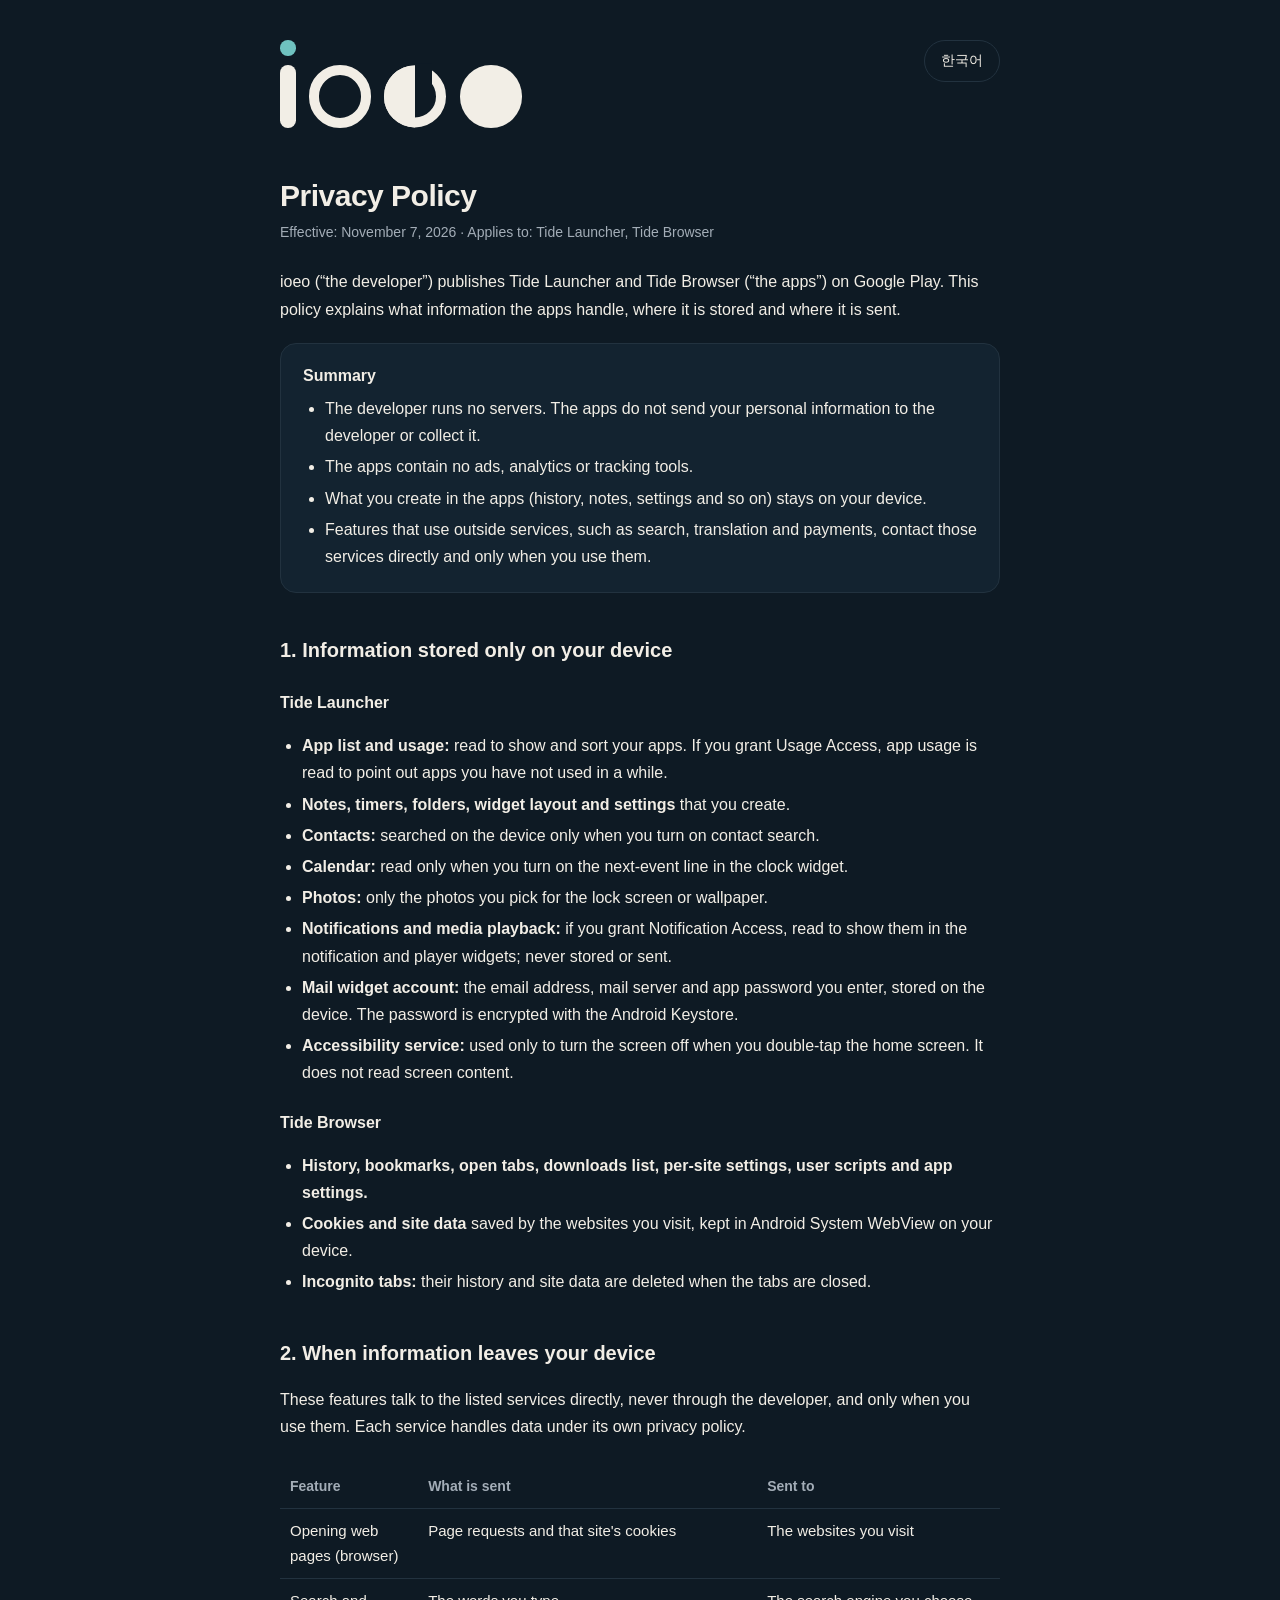
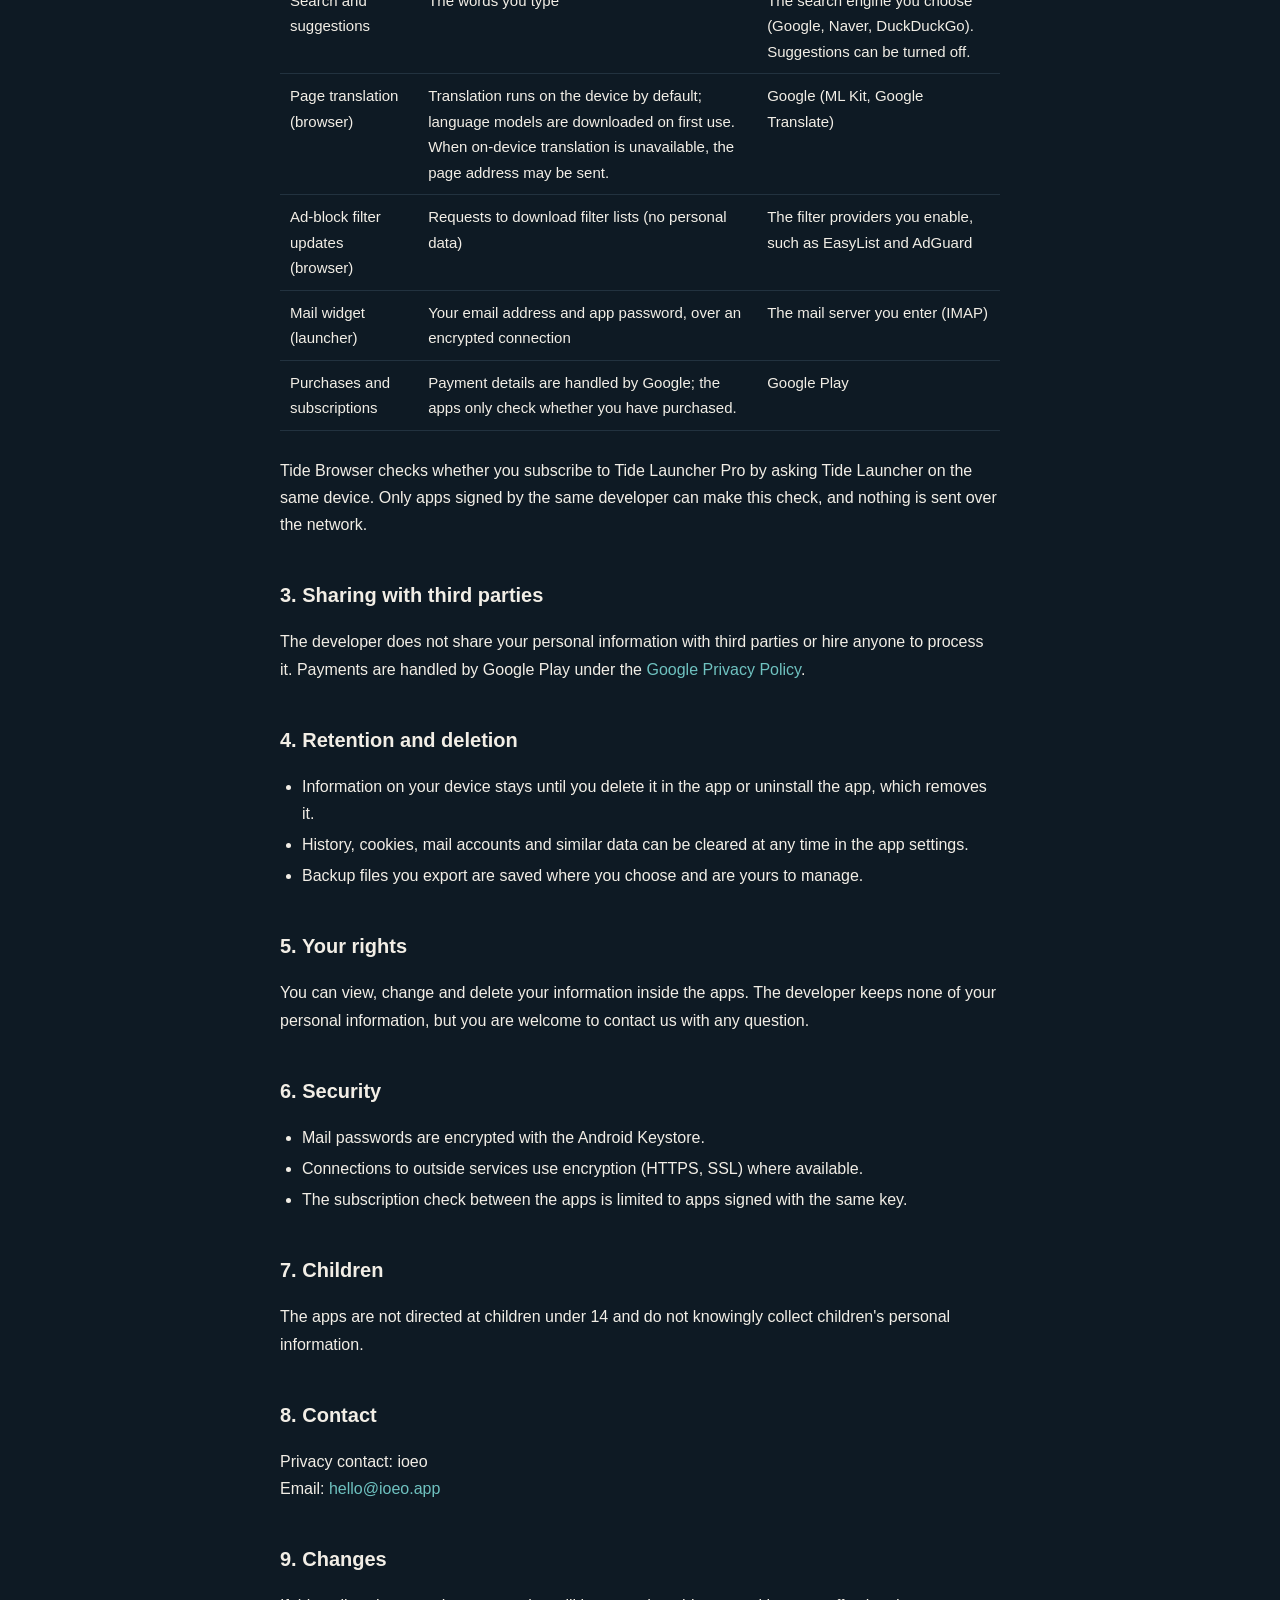
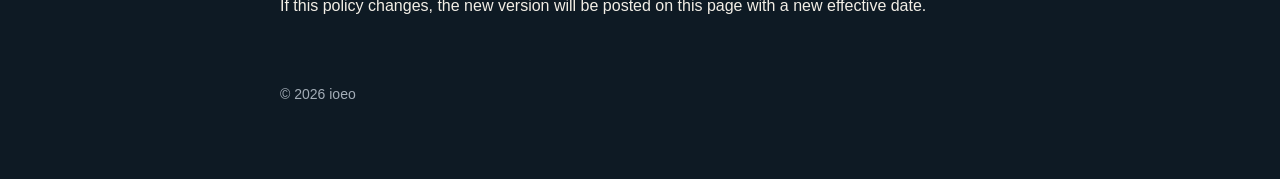
==== commit 646fbdc4: "One large logo at the top Co-Authored-By: Claude Opus 5.5 <noreply@anthropic.com> Claude-Session: ht" ====
--- a/privacy/index.html
+++ b/privacy/index.html
@@ -10,8 +10,8 @@
 <body>
 <main>
   <div class="top">
-    <a class="home" href="/" aria-label="ioeo home">
-      <span class="mark sm" aria-hidden="true">
+    <a class="home" href="/" aria-label="ioeo">
+      <span class="mark lg" aria-hidden="true">
         <span class="i"><span class="dot"></span><span class="bar"></span></span>
         <span class="o"></span>
         <span class="e"><span class="ring"></span><span class="fill"></span><span class="cut"></span></span>
--- a/assets/site.css
+++ b/assets/site.css
@@ -9,7 +9,7 @@
 html[data-lang="en"] [data-l="ko"], html[data-lang="ko"] [data-l="en"] { display: none !important; }
 
 /* Top bar */
-.top { display:flex; align-items:center; justify-content:space-between; gap: 12px; margin-bottom: 48px; }
+.top { display:flex; align-items:flex-start; justify-content:space-between; gap: 12px; margin-bottom: 48px; }
 .home { display:inline-flex; align-items:center; text-decoration:none; }
 .home:hover { text-decoration:none; }
 .lang { background: transparent; color: var(--fg); border: 1px solid var(--line); border-radius: 999px; padding: 8px 16px; min-height: 40px; font: inherit; font-size: 14px; cursor: pointer; }
@@ -32,7 +32,7 @@
 .mark.lg { --u: 0.6px; }
 
 /* Home */
-.hero { margin: 24px 0 56px; }
+.hero { margin: 0 0 56px; }
 .hero h1 { font-size: 40px; font-weight: 500; letter-spacing: -1px; margin: 28px 0 8px; }
 .lead { color: var(--muted); font-size: 18px; margin: 0; }
 .label { font-size: 13px; font-weight: 600; color: var(--muted); letter-spacing: 0.8px; margin: 0 0 14px; }
